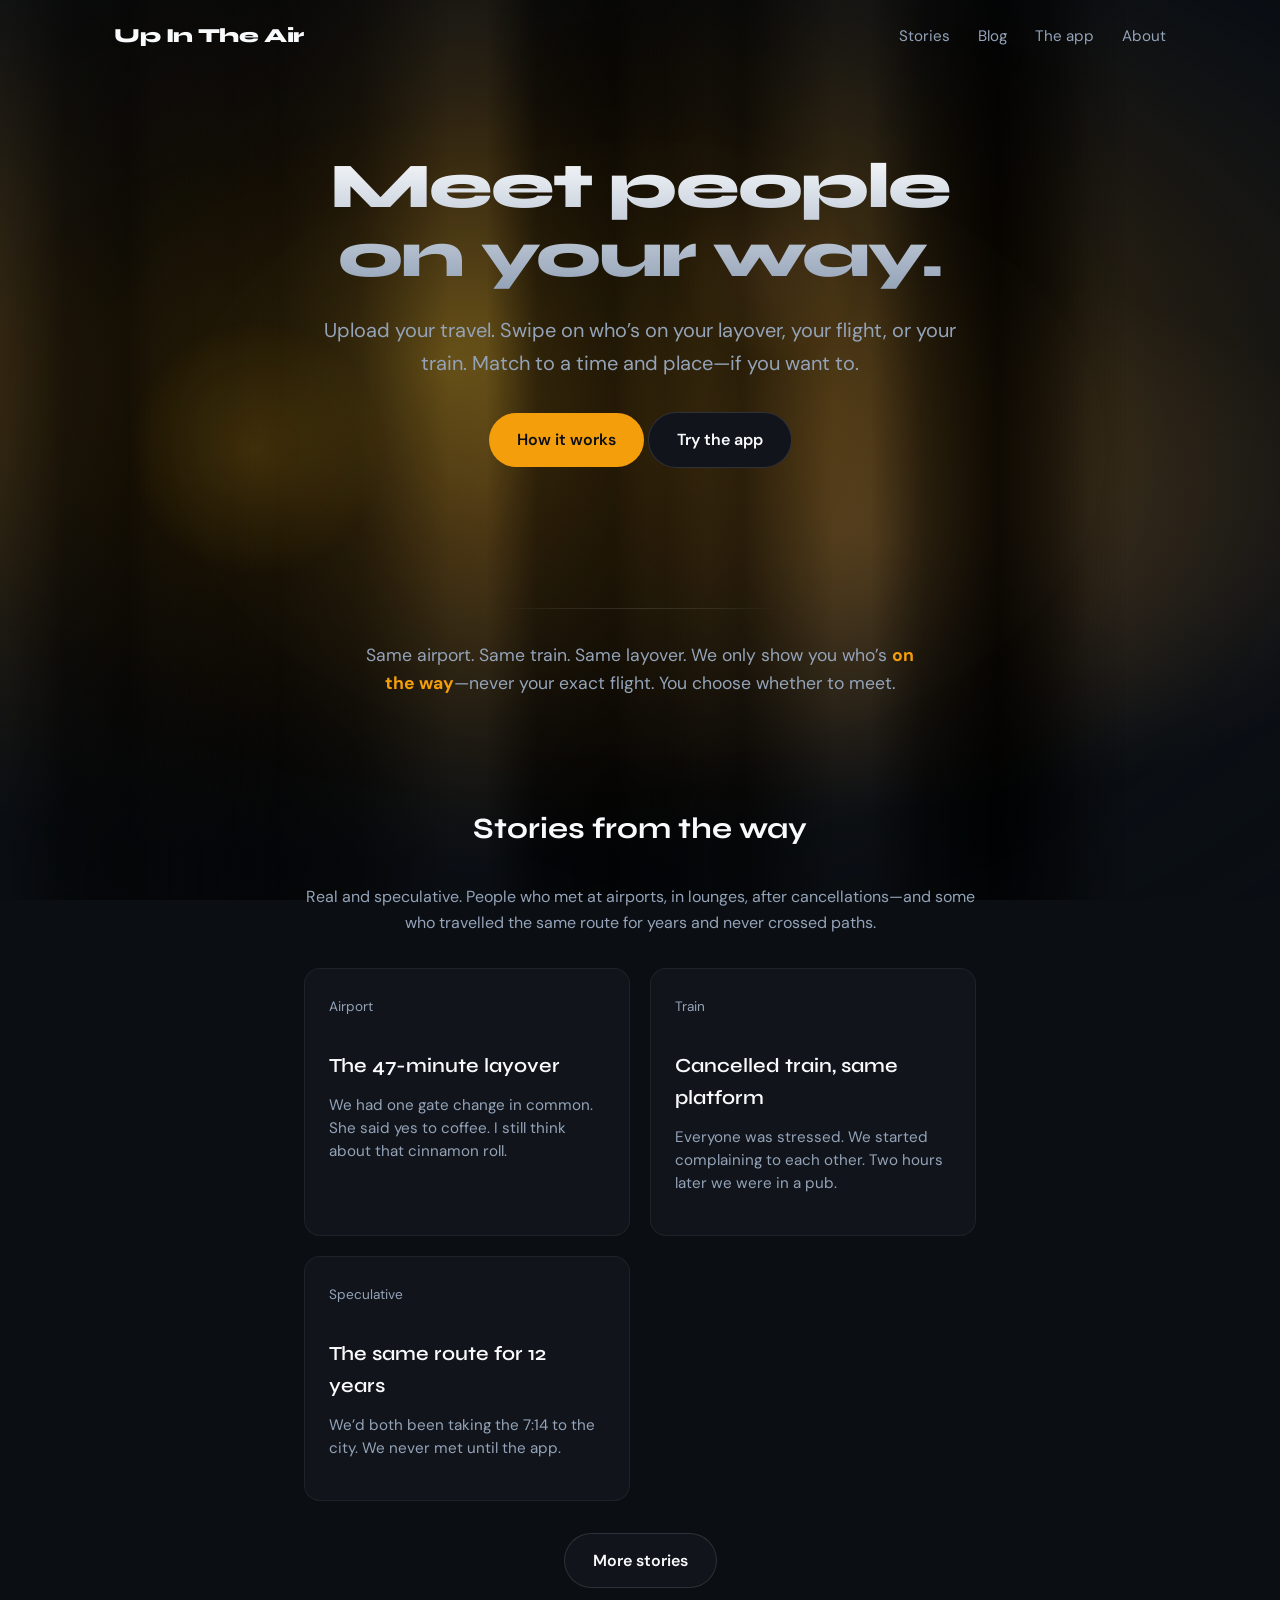
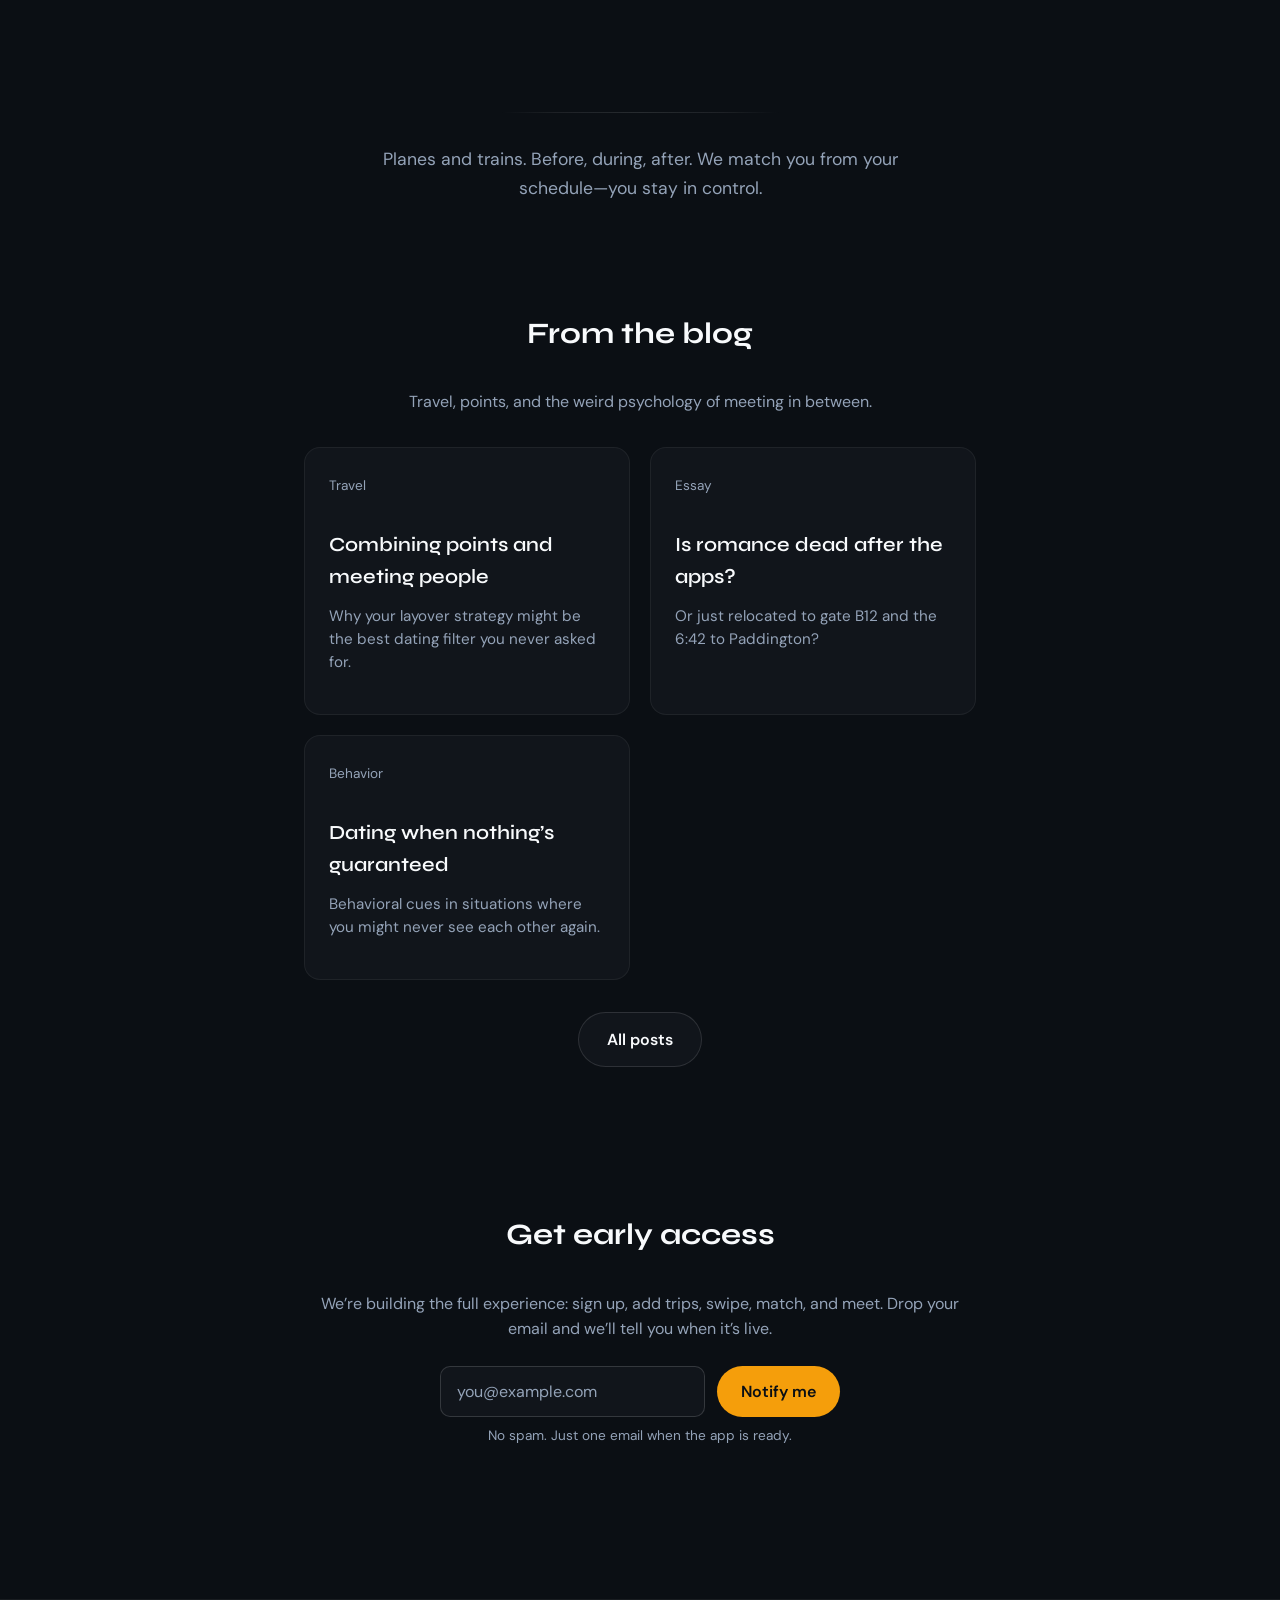
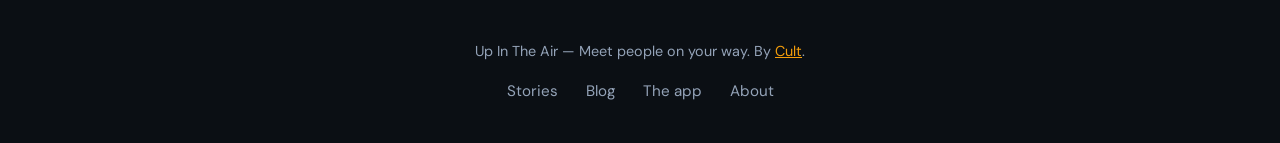
==== index.html @ 067f7d85 "Add files via upload" ====
<!DOCTYPE html>
<html lang="en">
<head>
  <meta charset="UTF-8" />
  <meta name="viewport" content="width=device-width, initial-scale=1.0" />
  <meta name="theme-color" content="#0c1222" />
  <title>Up In The Air — Meet people on your way</title>
  <link rel="preconnect" href="https://fonts.googleapis.com" />
  <link rel="preconnect" href="https://fonts.gstatic.com" crossorigin />
  <link href="https://fonts.googleapis.com/css2?family=Syne:wght@400;600;800&family=DM+Sans:ital,opsz,wght@0,9..40,400;0,9..40,500&display=swap" rel="stylesheet" />
  <link rel="stylesheet" href="styles.css" />
</head>
<body>
  <div class="train-window" aria-hidden="true">
    <div class="train-bg"></div>
    <div class="train-sun"></div>
    <div class="train-trees train-trees--back"><div class="train-trees-inner"></div></div>
    <div class="train-trees train-trees--front"><div class="train-trees-inner"></div></div>
    <div class="train-dapple"></div>
  </div>
  <header class="header">
    <a href="index.html" class="logo">Up In The Air</a>
    <nav class="nav">
      <a href="stories.html">Stories</a>
      <a href="blog.html">Blog</a>
      <a href="about-the-app.html">The app</a>
      <a href="about.html">About</a>
    </nav>
  </header>

  <main>
    <section class="hero">
      <h1>Meet people<br />on your way.</h1>
      <p class="hero-tagline">Upload your travel. Swipe on who’s on your layover, your flight, or your train. Match to a time and place—if you want to.</p>
      <p class="hero-cta">
        <a href="about-the-app.html" class="btn">How it works</a>
        <a href="about-the-app.html#try" class="btn btn-secondary">Try the app</a>
      </p>
    </section>

    <section class="strip">
      <p>Same airport. Same train. Same layover. We only show you who’s <strong>on the way</strong>—never your exact flight. You choose whether to meet.</p>
    </section>

    <section class="section">
      <h2>Stories from the way</h2>
      <p style="text-align: center; color: var(--muted); margin-bottom: 0;">Real and speculative. People who met at airports, in lounges, after cancellations—and some who travelled the same route for years and never crossed paths.</p>
      <div class="card-grid">
        <a href="stories.html#airport" class="card">
          <span class="card-meta">Airport</span>
          <h3 class="card-title">The 47-minute layover</h3>
          <p class="card-excerpt">We had one gate change in common. She said yes to coffee. I still think about that cinnamon roll.</p>
        </a>
        <a href="stories.html#train" class="card">
          <span class="card-meta">Train</span>
          <h3 class="card-title">Cancelled train, same platform</h3>
          <p class="card-excerpt">Everyone was stressed. We started complaining to each other. Two hours later we were in a pub.</p>
        </a>
        <a href="stories.html#speculative" class="card">
          <span class="card-meta">Speculative</span>
          <h3 class="card-title">The same route for 12 years</h3>
          <p class="card-excerpt">We’d both been taking the 7:14 to the city. We never met until the app.</p>
        </a>
      </div>
      <p style="text-align: center; margin-top: 2rem;"><a href="stories.html" class="btn btn-secondary">More stories</a></p>
    </section>

    <section class="strip strip-alt">
      <p>Planes and trains. Before, during, after. We match you from your schedule—you stay in control.</p>
    </section>

    <section class="section">
      <h2>From the blog</h2>
      <p style="text-align: center; color: var(--muted); margin-bottom: 2rem;">Travel, points, and the weird psychology of meeting in between.</p>
      <div class="card-grid">
        <a href="blog-combining-points.html" class="card">
          <span class="card-meta">Travel</span>
          <h3 class="card-title">Combining points and meeting people</h3>
          <p class="card-excerpt">Why your layover strategy might be the best dating filter you never asked for.</p>
        </a>
        <a href="blog-romance-dead.html" class="card">
          <span class="card-meta">Essay</span>
          <h3 class="card-title">Is romance dead after the apps?</h3>
          <p class="card-excerpt">Or just relocated to gate B12 and the 6:42 to Paddington?</p>
        </a>
        <a href="blog-behavioral-cues.html" class="card">
          <span class="card-meta">Behavior</span>
          <h3 class="card-title">Dating when nothing’s guaranteed</h3>
          <p class="card-excerpt">Behavioral cues in situations where you might never see each other again.</p>
        </a>
      </div>
      <p style="text-align: center; margin-top: 2rem;"><a href="blog.html" class="btn btn-secondary">All posts</a></p>
    </section>

    <section id="coming" class="section cta-block">
      <h2>Get early access</h2>
      <p>We’re building the full experience: sign up, add trips, swipe, match, and meet. Drop your email and we’ll tell you when it’s live.</p>
      <form class="email-form" action="#" method="get" id="notify">
        <input type="email" name="email" placeholder="you@example.com" required aria-label="Email" />
        <button type="submit" class="btn">Notify me</button>
      </form>
      <p class="note">No spam. Just one email when the app is ready.</p>
    </section>
  </main>

  <footer class="footer">
    <p>Up In The Air — Meet people on your way. By <a href="about.html" style="color: var(--accent);">Cult</a>.</p>
    <nav class="nav">
      <a href="stories.html">Stories</a>
      <a href="blog.html">Blog</a>
      <a href="about-the-app.html">The app</a>
      <a href="about.html">About</a>
    </nav>
  </footer>

  <script>
    document.getElementById('notify').addEventListener('submit', function(e) {
      e.preventDefault();
      var email = this.email.value;
      if (email) {
        this.querySelector('button').textContent = 'Thanks!';
        this.email.disabled = true;
      }
    });
  </script>
</body>
</html>
---- styles.css ----
:root {
  --bg: #0b0f14;
  --bg-soft: #0e1218;
  --surface: #11151b;
  --surface-hover: #1a2332;
  --text: #f8fafc;
  --muted: #94a3b8;
  --accent: #f59e0b;
  --accent-soft: rgba(245, 158, 11, 0.15);
  --font-display: 'Syne', system-ui, sans-serif;
  --font-body: 'DM Sans', system-ui, sans-serif;
}

* {
  box-sizing: border-box;
}

html {
  scroll-behavior: smooth;
}

body {
  margin: 0;
  font-family: var(--font-body);
  font-size: 1rem;
  line-height: 1.6;
  color: var(--text);
  background: var(--bg);
  -webkit-font-smoothing: antialiased;
  position: relative;
  min-height: 100vh;
}

/* Train window: sun through trees — warm light + moving shadow forms */
.train-window {
  position: fixed;
  inset: 0;
  z-index: -2;
  overflow: hidden;
  pointer-events: none;
}

/* Sun: warm glow coming through the “window” */
.train-bg {
  position: absolute;
  inset: 0;
  background: var(--bg);
}

.train-sun {
  position: absolute;
  inset: 0;
  background:
    radial-gradient(
      ellipse 120% 80% at 35% 40%,
      rgba(251, 191, 36, 0.35) 0%,
      rgba(245, 158, 11, 0.2) 25%,
      rgba(245, 158, 11, 0.08) 50%,
      transparent 70%
    ),
    radial-gradient(
      ellipse 80% 60% at 70% 60%,
      rgba(253, 186, 116, 0.15) 0%,
      transparent 50%
    );
}

/* Tree shadows: dark bands with soft edges. Transparent = gap where light comes through. */
.train-trees {
  position: absolute;
  inset: 0;
  width: 100%;
  height: 100%;
  overflow: hidden;
}

.train-trees-inner {
  position: absolute;
  left: 0;
  top: 0;
  height: 100%;
  width: 200%;
  will-change: transform;
}

/* Back trees: slower, softer, wider “trunks” */
/* Repeat unit = 50% of inner (= 1 viewport) for seamless loop */
.train-trees--back .train-trees-inner {
  background-size: 50% 100%;
  background-repeat: repeat-x;
  background-image:
    linear-gradient(90deg,
      transparent 0%, transparent 12%,
      rgba(0, 0, 0, 0.5) 18%, rgba(0, 0, 0, 0.65) 22%, rgba(0, 0, 0, 0.5) 28%,
      transparent 35%, transparent 48%,
      rgba(0, 0, 0, 0.45) 52%, rgba(0, 0, 0, 0.6) 58%,
      transparent 65%, transparent 72%,
      rgba(0, 0, 0, 0.55) 78%, rgba(0, 0, 0, 0.4) 82%,
      transparent 88%, transparent 100%
    );
  animation: train-slide 24s linear infinite;
}

/* Front trees: faster */
.train-trees--front .train-trees-inner {
  background-size: 50% 100%;
  background-repeat: repeat-x;
  background-image:
    linear-gradient(90deg,
      transparent 0%,
      rgba(0, 0, 0, 0.55) 5%, rgba(0, 0, 0, 0.7) 10%, rgba(0, 0, 0, 0.5) 15%,
      transparent 22%, transparent 38%,
      rgba(0, 0, 0, 0.6) 42%, rgba(0, 0, 0, 0.75) 48%,
      transparent 55%, transparent 68%,
      rgba(0, 0, 0, 0.5) 72%, rgba(0, 0, 0, 0.65) 78%,
      transparent 85%, transparent 100%
    );
  animation: train-slide 14s linear infinite;
}

/* Dappled light: soft moving spots (sun through leaves) */
.train-dapple {
  position: absolute;
  inset: 0;
  width: 200%;
  height: 100%;
  background-size: 50% 100%;
  background-repeat: repeat-x;
  background-image: radial-gradient(circle at 20% 50%, rgba(251, 191, 36, 0.16) 0%, transparent 12%),
    radial-gradient(circle at 60% 30%, rgba(253, 186, 116, 0.1) 0%, transparent 10%);
  animation: train-slide 20s linear infinite;
  opacity: 0.9;
}

@keyframes train-slide {
  0% { transform: translateX(0); }
  100% { transform: translateX(-50%); }
}

@media (prefers-reduced-motion: reduce) {
  .train-trees-inner,
  .train-dapple {
    animation: none;
  }
  .train-sun {
    opacity: 0.8;
  }
}

/* Fluid overlay: soft warmth, no hard edges */
body::before {
  content: '';
  position: fixed;
  inset: 0;
  z-index: -1;
  background:
    radial-gradient(ellipse 120% 100% at 40% 50%, rgba(245, 158, 11, 0.06) 0%, transparent 40%),
    radial-gradient(ellipse 100% 120% at 60% 50%, rgba(245, 158, 11, 0.03) 0%, transparent 45%);
  pointer-events: none;
}

/* Fluid edge: very soft, gradual blend — no block, just a gentle fade */
body::after {
  content: '';
  position: fixed;
  inset: 0;
  z-index: -1;
  background: radial-gradient(
    ellipse 90% 85% at 50% 50%,
    transparent 0%,
    transparent 40%,
    rgba(11, 15, 20, 0.08) 55%,
    rgba(11, 15, 20, 0.18) 70%,
    rgba(11, 15, 20, 0.32) 82%,
    rgba(11, 15, 20, 0.45) 92%,
    rgba(11, 15, 20, 0.55) 100%
  );
  pointer-events: none;
}

/* Header */
.header {
  display: flex;
  align-items: center;
  justify-content: space-between;
  padding: 1.25rem 1.5rem;
  max-width: 1100px;
  margin: 0 auto;
  position: relative;
  z-index: 10;
}

.logo {
  font-family: var(--font-display);
  font-weight: 800;
  font-size: 1.25rem;
  letter-spacing: -0.02em;
  color: var(--text);
  text-decoration: none;
  transition: color 0.2s;
}

.logo:hover {
  color: var(--accent);
}

.nav {
  display: flex;
  gap: 1.75rem;
  flex-wrap: wrap;
}

.nav a {
  color: var(--muted);
  text-decoration: none;
  font-size: 0.95rem;
  transition: color 0.2s, transform 0.2s;
}

.nav a:hover {
  color: var(--accent);
  transform: translateY(-1px);
}

/* Hero */
.hero {
  padding: 5rem 1.5rem 6rem;
  max-width: 720px;
  margin: 0 auto;
  text-align: center;
  position: relative;
}

.hero h1 {
  font-family: var(--font-display);
  font-size: clamp(2.75rem, 7vw, 4rem);
  font-weight: 800;
  letter-spacing: -0.03em;
  line-height: 1.08;
  margin: 0 0 1.5rem 0;
  background: linear-gradient(180deg, var(--text) 0%, var(--muted) 100%);
  -webkit-background-clip: text;
  -webkit-text-fill-color: transparent;
  background-clip: text;
}

.hero-tagline {
  font-size: 1.25rem;
  color: var(--muted);
  line-height: 1.65;
  margin: 0 0 2rem 0;
}

.hero-cta {
  margin: 0;
}

/* Buttons */
.btn {
  display: inline-block;
  padding: 0.875rem 1.75rem;
  font-size: 1rem;
  font-weight: 600;
  font-family: var(--font-body);
  color: var(--bg);
  background: var(--accent);
  border: none;
  border-radius: 9999px;
  text-decoration: none;
  cursor: pointer;
  transition: transform 0.2s, box-shadow 0.2s, background 0.2s;
}

.btn:hover {
  transform: translateY(-2px);
  box-shadow: 0 8px 28px rgba(245, 158, 11, 0.3);
  background: #fbbf24;
}

.btn-secondary {
  background: var(--surface);
  color: var(--text);
  border: 1px solid rgba(255,255,255,0.12);
}

.btn-secondary:hover {
  border-color: var(--accent);
  color: var(--accent);
  box-shadow: none;
}

/* Strips: integrated with the page — no blocks, no halo; soft divider + typography only */
.strip {
  padding: 2.75rem 1.5rem;
  text-align: center;
  background: transparent;
}

/* Soft horizontal rule that fades at the edges — ties sections without a box */
.strip::before {
  content: '';
  display: block;
  width: 60%;
  max-width: 280px;
  height: 1px;
  margin: 0 auto 2rem;
  background: linear-gradient(
    90deg,
    transparent 0%,
    rgba(248, 250, 252, 0.08) 20%,
    rgba(248, 250, 252, 0.12) 50%,
    rgba(248, 250, 252, 0.08) 80%,
    transparent 100%
  );
}

.strip p {
  max-width: 560px;
  margin: 0 auto;
  font-size: 1.1rem;
  color: var(--muted);
}

.strip strong {
  color: var(--accent);
}

/* Sections */
.section {
  padding: 4rem 1.5rem;
  max-width: 720px;
  margin: 0 auto;
}

.section h2 {
  font-family: var(--font-display);
  font-size: 1.85rem;
  font-weight: 700;
  margin: 0 0 2rem 0;
  text-align: center;
}

.section h3 {
  font-family: var(--font-display);
  font-size: 1.25rem;
  font-weight: 600;
  margin: 2rem 0 0.75rem 0;
}

.section p {
  color: var(--muted);
  margin: 0 0 1rem 0;
}

/* Steps */
.steps {
  list-style: none;
  padding: 0;
  margin: 0;
}

.steps li {
  display: flex;
  align-items: flex-start;
  gap: 1rem;
  margin-bottom: 1.5rem;
  padding-bottom: 1.5rem;
  border-bottom: 1px solid rgba(255,255,255,0.06);
  transition: opacity 0.2s;
}

.steps li:hover {
  opacity: 1;
}

.steps li:last-child {
  margin-bottom: 0;
  padding-bottom: 0;
  border-bottom: 0;
}

.step-num {
  flex-shrink: 0;
  width: 2rem;
  height: 2rem;
  display: flex;
  align-items: center;
  justify-content: center;
  font-family: var(--font-display);
  font-weight: 800;
  font-size: 0.9rem;
  color: var(--bg);
  background: var(--accent);
  border-radius: 50%;
  transition: transform 0.2s;
}

.steps li:hover .step-num {
  transform: scale(1.1);
}

/* Cards */
.card-grid {
  display: grid;
  grid-template-columns: repeat(auto-fill, minmax(280px, 1fr));
  gap: 1.25rem;
  margin-top: 2rem;
}

.card {
  background: var(--surface);
  border-radius: 16px;
  padding: 1.5rem;
  border: 1px solid rgba(255,255,255,0.06);
  text-decoration: none;
  color: inherit;
  display: block;
  transition: transform 0.25s, box-shadow 0.25s, border-color 0.25s;
}

.card:hover {
  transform: translateY(-4px);
  box-shadow: 0 12px 32px rgba(0,0,0,0.3);
  border-color: rgba(245, 158, 11, 0.2);
}

.card-title {
  font-family: var(--font-display);
  font-size: 1.1rem;
  font-weight: 700;
  margin: 0 0 0.5rem 0;
  color: var(--text);
}

.card-meta {
  font-size: 0.85rem;
  color: var(--muted);
  margin: 0 0 0.75rem 0;
}

.card-excerpt {
  font-size: 0.95rem;
  color: var(--muted);
  line-height: 1.5;
  margin: 0;
}

/* Story cards */
.story-card {
  background: var(--surface);
  border-radius: 16px;
  padding: 2rem;
  margin-bottom: 1.5rem;
  border-left: 4px solid var(--accent);
  transition: transform 0.2s, background 0.2s;
}

.story-card:hover {
  background: var(--surface-hover);
  transform: translateX(4px);
}

.story-card h3 {
  margin-top: 0;
}

.story-card .quote {
  font-style: italic;
  color: var(--muted);
  margin: 1rem 0;
  padding-left: 1rem;
  border-left: 2px solid var(--accent);
}

/* CTA block */
.cta-block {
  text-align: center;
}

.cta-block p {
  color: var(--muted);
  margin: 0 0 1.5rem 0;
}

.email-form {
  display: flex;
  flex-wrap: wrap;
  gap: 0.75rem;
  justify-content: center;
  max-width: 400px;
  margin: 0 auto 0.5rem;
}

.email-form input {
  flex: 1;
  min-width: 200px;
  padding: 0.875rem 1rem;
  font-size: 1rem;
  font-family: var(--font-body);
  color: var(--text);
  background: var(--surface);
  border: 1px solid rgba(255,255,255,0.15);
  border-radius: 10px;
  transition: border-color 0.2s;
}

.email-form input:focus {
  outline: none;
  border-color: var(--accent);
}

.email-form input::placeholder {
  color: var(--muted);
}

.email-form .btn {
  padding: 0.875rem 1.5rem;
}

.note {
  font-size: 0.85rem;
  color: var(--muted);
  margin: 0;
}

code {
  font-size: 0.9em;
  padding: 0.15em 0.4em;
  background: var(--surface);
  border-radius: 4px;
  color: var(--accent);
}

/* App embed */
.app-embed-wrap {
  margin: 2rem 0;
  border-radius: 16px;
  overflow: hidden;
  border: 1px solid rgba(255,255,255,0.1);
  background: var(--surface);
}

.app-embed-wrap iframe {
  display: block;
  width: 100%;
  height: 640px;
  border: none;
}

.app-embed-placeholder {
  padding: 4rem 2rem;
  text-align: center;
  color: var(--muted);
  background: var(--surface);
}

.app-embed-placeholder a {
  color: var(--accent);
}

/* Manifesto / longform */
.manifesto {
  max-width: 640px;
  margin: 0 auto;
}

.manifesto p {
  font-size: 1.05rem;
  line-height: 1.75;
  margin-bottom: 1.25rem;
}

.manifesto .lead {
  font-size: 1.2rem;
  color: var(--muted);
}

/* Footer */
.footer {
  padding: 2.5rem 1.5rem;
  text-align: center;
  border-top: 1px solid rgba(255,255,255,0.06);
  margin-top: 4rem;
}

.footer p {
  margin: 0;
  font-size: 0.9rem;
  color: var(--muted);
}

.footer .nav {
  justify-content: center;
  margin-top: 1rem;
}

/* Page title */
.page-hero {
  padding: 3rem 1.5rem 2rem;
  text-align: center;
  max-width: 720px;
  margin: 0 auto;
}

.page-hero h1 {
  font-family: var(--font-display);
  font-size: clamp(2rem, 5vw, 2.75rem);
  font-weight: 800;
  margin: 0 0 0.5rem 0;
}

.page-hero p {
  font-size: 1.1rem;
  color: var(--muted);
  margin: 0;
}

/* Blog post */
.post-body {
  max-width: 680px;
  margin: 0 auto;
  padding: 0 1.5rem 4rem;
}

.post-body h2 {
  font-family: var(--font-display);
  font-size: 1.5rem;
  margin: 2.5rem 0 1rem 0;
}

.post-body p {
  margin-bottom: 1.25rem;
}

/* Responsive */
@media (max-width: 600px) {
  .email-form {
    flex-direction: column;
  }
  .email-form input {
    min-width: 0;
  }
  .nav {
    gap: 1rem;
  }
}
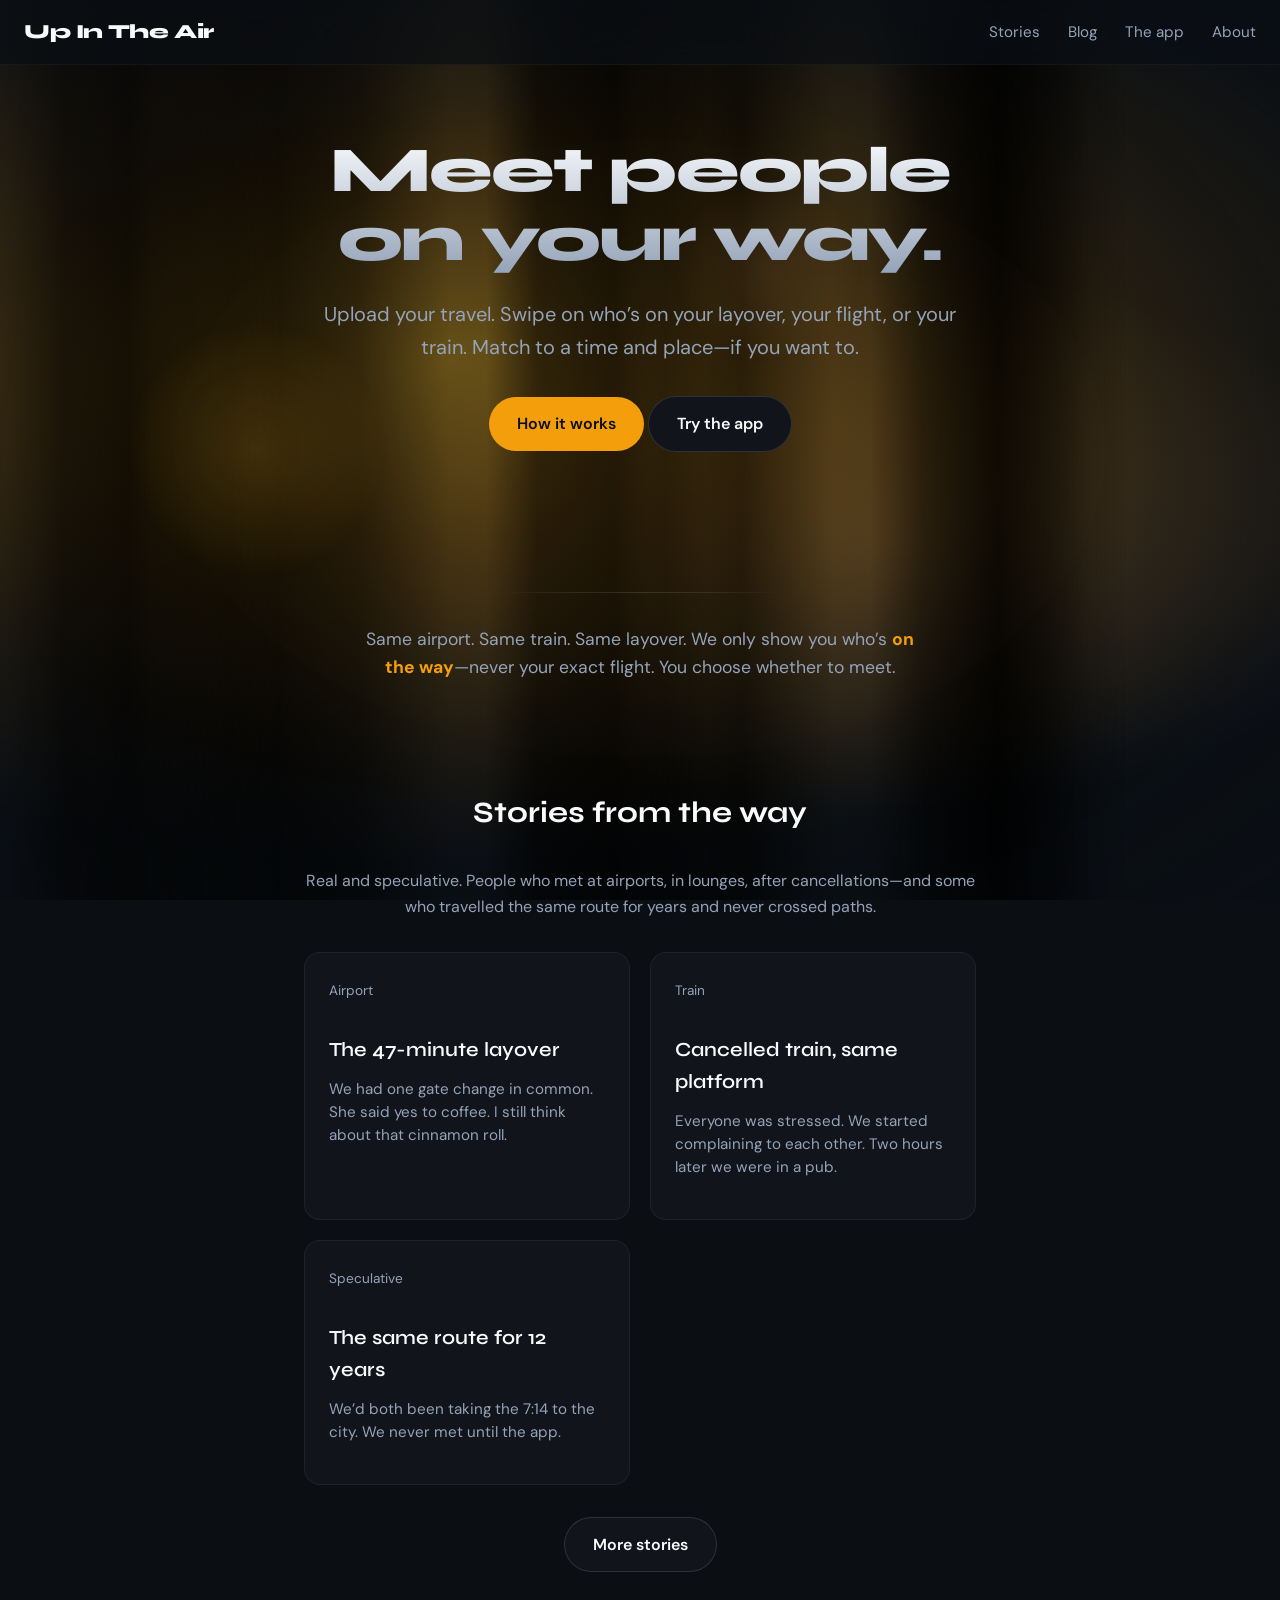
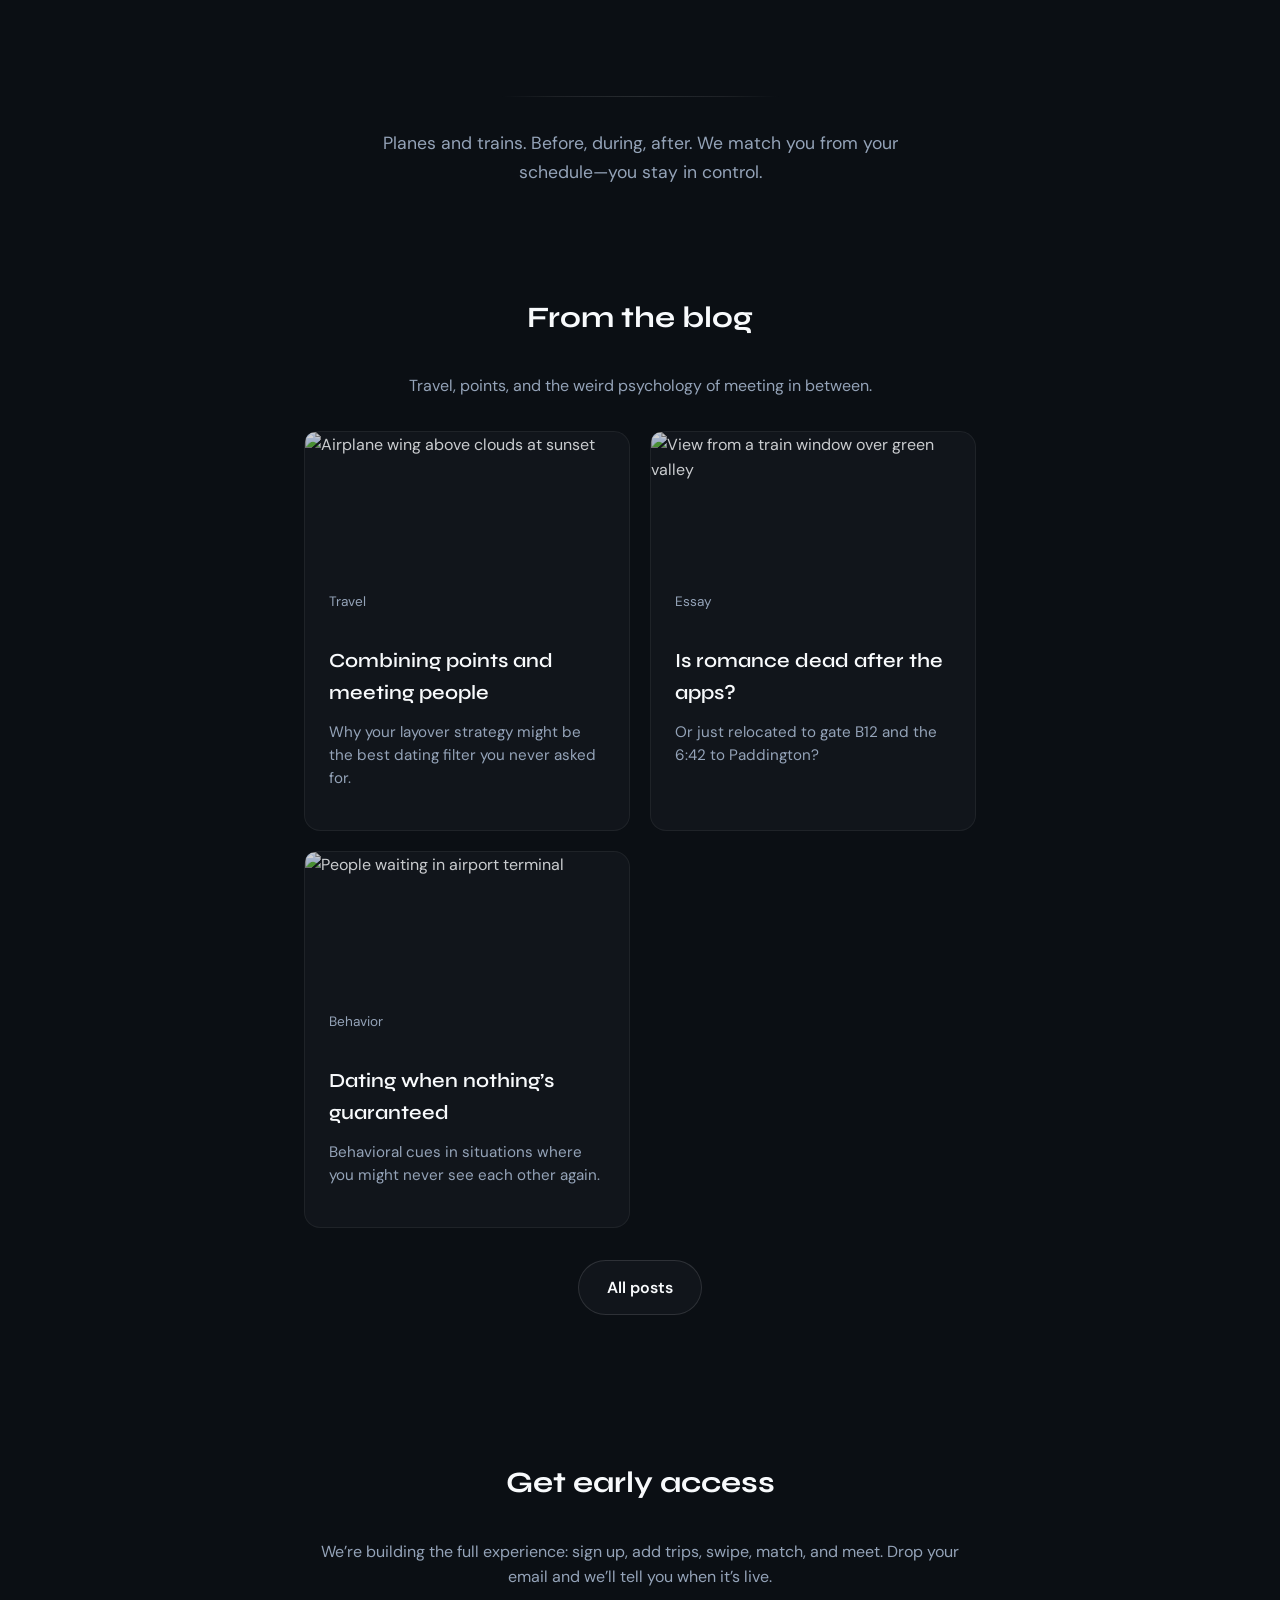
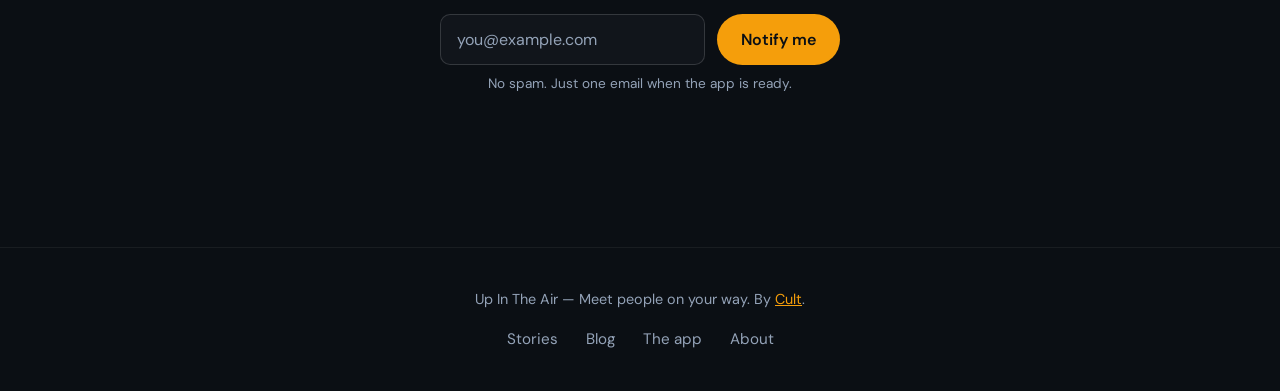
==== commit 977e20a4: "Add files via upload" ====
--- a/index.html
+++ b/index.html
@@ -20,6 +20,9 @@
   </div>
   <header class="header">
     <a href="index.html" class="logo">Up In The Air</a>
+    <button class="nav-toggle" aria-label="Menu" aria-expanded="false">
+      <svg width="24" height="24" viewBox="0 0 24 24" fill="none" stroke="currentColor" stroke-width="2" stroke-linecap="round"><line x1="3" y1="6" x2="21" y2="6"/><line x1="3" y1="12" x2="21" y2="12"/><line x1="3" y1="18" x2="21" y2="18"/></svg>
+    </button>
     <nav class="nav">
       <a href="stories.html">Stories</a>
       <a href="blog.html">Blog</a>
@@ -74,16 +77,19 @@
       <p style="text-align: center; color: var(--muted); margin-bottom: 2rem;">Travel, points, and the weird psychology of meeting in between.</p>
       <div class="card-grid">
         <a href="blog-combining-points.html" class="card">
+          <img class="card-img" src="https://images.unsplash.com/photo-1678373493966-2ba1c4cd25fa?auto=format&fit=crop&w=400&q=80" alt="Airplane wing above clouds at sunset" loading="lazy" />
           <span class="card-meta">Travel</span>
           <h3 class="card-title">Combining points and meeting people</h3>
           <p class="card-excerpt">Why your layover strategy might be the best dating filter you never asked for.</p>
         </a>
         <a href="blog-romance-dead.html" class="card">
+          <img class="card-img" src="https://images.unsplash.com/photo-1706766810141-78232aacbe08?auto=format&fit=crop&w=400&q=80" alt="View from a train window over green valley" loading="lazy" />
           <span class="card-meta">Essay</span>
           <h3 class="card-title">Is romance dead after the apps?</h3>
           <p class="card-excerpt">Or just relocated to gate B12 and the 6:42 to Paddington?</p>
         </a>
         <a href="blog-behavioral-cues.html" class="card">
+          <img class="card-img" src="https://images.unsplash.com/photo-1768967645513-ee6aa33c9ffb?auto=format&fit=crop&w=400&q=80" alt="People waiting in airport terminal" loading="lazy" />
           <span class="card-meta">Behavior</span>
           <h3 class="card-title">Dating when nothing’s guaranteed</h3>
           <p class="card-excerpt">Behavioral cues in situations where you might never see each other again.</p>
@@ -113,6 +119,7 @@
     </nav>
   </footer>
 
+  <script src="main.js"></script>
   <script>
     document.getElementById('notify').addEventListener('submit', function(e) {
       e.preventDefault();
--- a/styles.css
+++ b/styles.css
@@ -178,16 +178,27 @@
   pointer-events: none;
 }
 
-/* Header */
+/* Header: fixed, glass blur, scroll-hide */
 .header {
+  position: fixed;
+  top: 0;
+  left: 0;
+  right: 0;
+  z-index: 100;
   display: flex;
   align-items: center;
   justify-content: space-between;
-  padding: 1.25rem 1.5rem;
-  max-width: 1100px;
-  margin: 0 auto;
-  position: relative;
-  z-index: 10;
+  padding: 1rem 1.5rem;
+  max-width: none;
+  background: rgba(11, 15, 20, 0.7);
+  -webkit-backdrop-filter: blur(16px) saturate(140%);
+  backdrop-filter: blur(16px) saturate(140%);
+  border-bottom: 1px solid rgba(255,255,255,0.04);
+  transition: transform 0.35s ease;
+}
+
+.header--hidden {
+  transform: translateY(-100%);
 }
 
 .logo {
@@ -198,16 +209,31 @@
   color: var(--text);
   text-decoration: none;
   transition: color 0.2s;
+  flex-shrink: 0;
 }
 
 .logo:hover {
   color: var(--accent);
+}
+
+/* Hamburger toggle (mobile only) */
+.nav-toggle {
+  display: none;
+  background: none;
+  border: none;
+  cursor: pointer;
+  padding: 0.25rem;
+  color: var(--text);
+}
+
+.nav-toggle svg {
+  display: block;
 }
 
 .nav {
   display: flex;
   gap: 1.75rem;
-  flex-wrap: wrap;
+  align-items: center;
 }
 
 .nav a {
@@ -220,6 +246,48 @@
 .nav a:hover {
   color: var(--accent);
   transform: translateY(-1px);
+}
+
+@media (max-width: 600px) {
+  .nav-toggle {
+    display: block;
+  }
+
+  .header .nav {
+    position: absolute;
+    top: 100%;
+    left: 0;
+    right: 0;
+    flex-direction: column;
+    gap: 0;
+    background: rgba(11, 15, 20, 0.92);
+    -webkit-backdrop-filter: blur(16px);
+    backdrop-filter: blur(16px);
+    border-bottom: 1px solid rgba(255,255,255,0.06);
+    max-height: 0;
+    overflow: hidden;
+    transition: max-height 0.35s ease;
+  }
+
+  .header .nav.nav--open {
+    max-height: 280px;
+  }
+
+  .header .nav a {
+    display: block;
+    padding: 0.875rem 1.5rem;
+    font-size: 1rem;
+    border-bottom: 1px solid rgba(255,255,255,0.04);
+  }
+
+  .header .nav a:last-child {
+    border-bottom: none;
+  }
+}
+
+/* Spacer for fixed header */
+body {
+  padding-top: 3.5rem;
 }
 
 /* Hero */
@@ -632,6 +700,40 @@
   margin-bottom: 1.25rem;
 }
 
+/* Post hero image */
+.post-hero-img {
+  display: block;
+  width: 100%;
+  max-width: 680px;
+  margin: 0 auto 2rem;
+  border-radius: 12px;
+  aspect-ratio: 2 / 1;
+  object-fit: cover;
+  opacity: 0.85;
+  transition: opacity 0.3s;
+}
+
+.post-hero-img:hover {
+  opacity: 1;
+}
+
+/* Card image */
+.card-img {
+  display: block;
+  width: 100%;
+  height: 140px;
+  object-fit: cover;
+  border-radius: 10px 10px 0 0;
+  margin: -1.5rem -1.5rem 1rem;
+  width: calc(100% + 3rem);
+  opacity: 0.8;
+  transition: opacity 0.3s;
+}
+
+.card:hover .card-img {
+  opacity: 1;
+}
+
 /* Responsive */
 @media (max-width: 600px) {
   .email-form {
@@ -640,7 +742,4 @@
   .email-form input {
     min-width: 0;
   }
-  .nav {
-    gap: 1rem;
-  }
-}
+}
